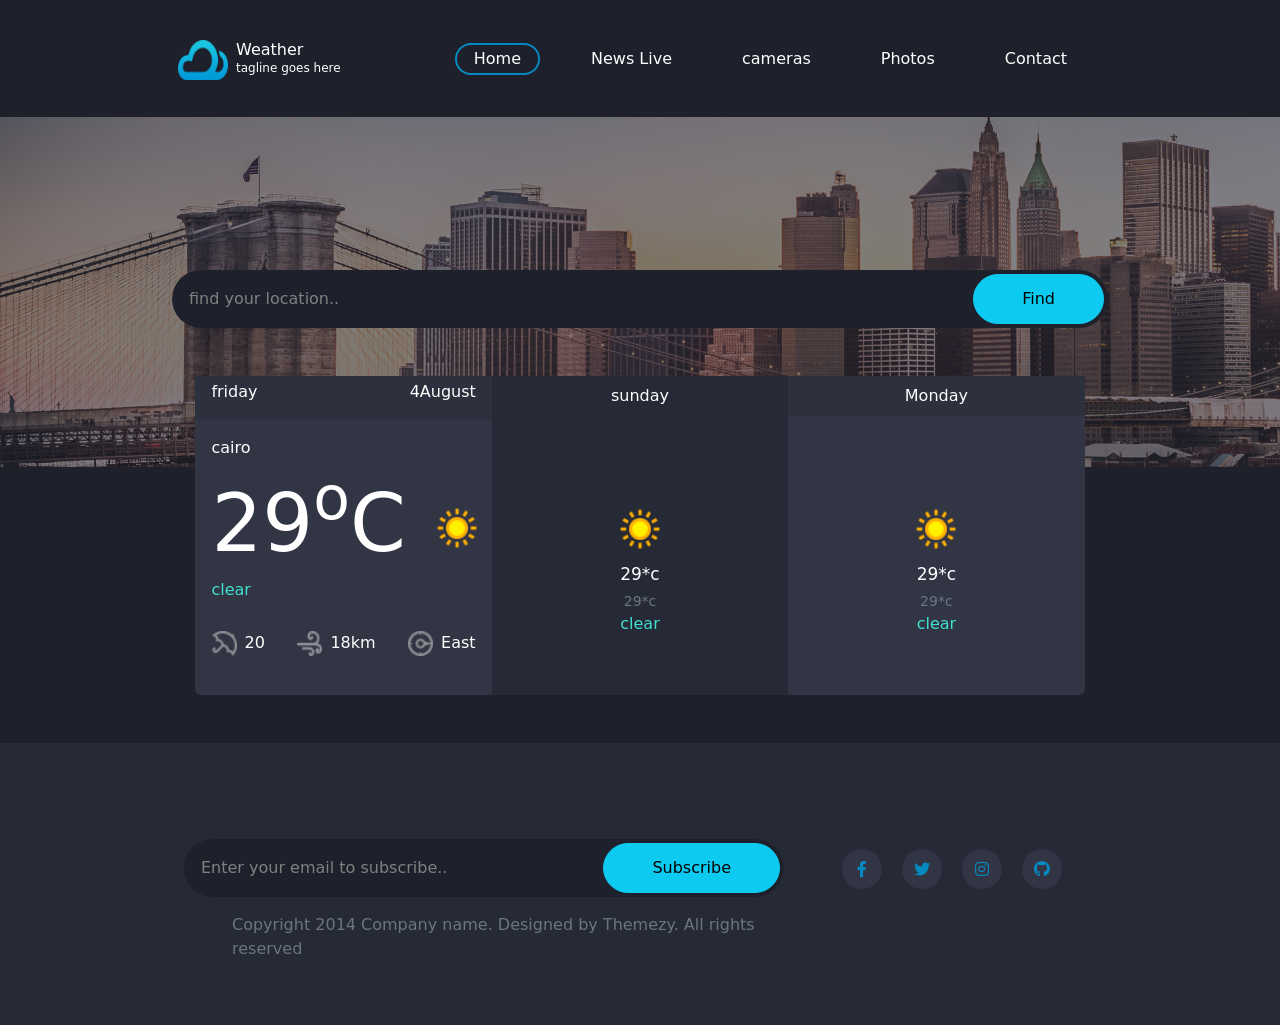
==== index.html @ d1228636 "first commit" ====
<html>

<head>

  <link rel="stylesheet" href="css/all.min.css">
  <link rel="stylesheet" href="css/bootstrap.min.css">
  <link rel="stylesheet" href="css/style.css">

  <meta name="viewport" content="width=device-width, initial-scale=1.0">

</head>

<body>
  <nav class="text-white p-2 py-4  ">
    <div class="container w-75 mt-3 d-flex">
      <!-- <div class="icon">
        <i class="fa-brands fa-facebook-f text-danger"></i>
      </div> -->
      <div class="d-flex ">
        <img class="logo" src="img/logo.png" alt="">
        <div class="ms-2">
          <h1>Weather</h1>
          <p>tagline goes here </p>
        </div>
      </div>

      <ul class="list-unstyled d-flex  align-items-center   ms-auto ">

        <li class="nav-item mx-3"><a href="notfound.html" class="nav-link active">Home <span class="rounded-5"></span></a></li>
        <li class="nav-item mx-3 "><a href="notfound.html" class="nav-link ">News Live <span class="rounded-5"></span></a></li>
        <li class="nav-item mx-3 "><a href="notfound.html" class="nav-link ">cameras <span class="rounded-5"></span></a></li>
        <li class="nav-item mx-3 "><a href="notfound.html" class="nav-link ">Photos <span class="rounded-5"></span></a></li>
        <li class="nav-item mx-3 "><a href="contact.html" class="nav-link ">Contact <span class="rounded-5"></span></a></li>
      </ul>
    </div>
  </nav>
  <section id="cityBg"></section>

  <section class="position-absolute " id="mainSec">
    <div class="container w-75">
      <div class="position-relative">
        <input id="mainInput" type="text" class="form-control rounded-5" placeholder="find your location..">
        <button id="find" class="btn btn-info position-absolute top-0 end-0 bottom-0 m-1 px-5 rounded-5">Find</button>
      </div>

      <div class="row rounded-2 overflow-hidden " id="eleme">

        <div class="col-md-4 dived text-white mt-5 pb-3 p-0">
          <div class="d-flex divedTitle px-3  pt-1">
            <p id="first-day" class="me-auto">friday</p>
            <p id="first-date" class="ms-auto">4August</p>
          </div>
          <div class=" p-3">
            <p id="first-location">cairo</p>
            <div class="d-flex align-items-center">
              <h2 id="first-degree" class="">29<sub>o</sub>C</h2>
              <img id="first-img" class="mx-3" src="img/113.png" alt="">
            </div>
            <h6 id="first-status">clear</h6>
          </div>
          <div class="d-flex justify-content-around py-2">
            <div class="d-flex">
              <img class="sm-img" src="img/icon-umberella.png" alt="">
              <p>20</p>
            </div>
            <div class="d-flex">
              <img class="sm-img" src="img/icon-wind.png" alt="">
              <p>18km</p>
            </div>
            <div class="d-flex">
              <img class="sm-img" src="img/icon-compass.png" alt="">
              <p>East</p>
            </div>
          </div>
        </div>
        <div class="col-md-4 divedo text-white mt-5 pb-3 p-0">
          <div class="d-flex px-2 py-2 ">
            <p id="sec-day" class="m-auto">sunday</p>
          </div>
          <div class=" p-2 d-flex align-items-center flex-column justify-content-center  h-100">
            <div class="d-flex align-items-center flex-column">
              <img id="sec-img" class="m-auto" src="img/113.png" alt="">
              <h5 id="sec-deg" class="">29*c</h5>
              <h4 id="sec-deg-sm" class=" fa-sm text-secondary my-2 pb-1">29*c</h4>
            </div>
            <h6 id="sec-status">clear</h6>
          </div>

        </div>
        <div class="col-md-4 dived text-white px-0 pb-3  m-0 mt-5">
          <div class="d-flex divedTitle p-2 ">
            <p id="thrd-day" class="m-auto">Monday</p>
          </div>
          <div class=" p-2 d-flex align-items-center flex-column justify-content-center  h-100">
            <div class="d-flex align-items-center flex-column">
              <img id="thrd-img" class="m-auto" src="img/113.png" alt="">
              <h5 id="thrd-deg" class="">29*c</h5>
              <h4 id="thrd-deg-sm" class=" fa-sm text-secondary my-2 pb-1">29*c</h4>
            </div>
            <h6 id="thrd-status">clear</h6>
          </div>

        </div>

      </div>
    </div>
    <div class="w-100 mt-5 py-5 foot   ">

      <div class=" mt-5 container  w-75 row">
        <div class="col-md-8">
          <div class="position-relative">
            <input type="text" class="form-control rounded-5" placeholder="Enter your email to subscribe..">
            <button class="btn btn-info position-absolute top-0 end-0 bottom-0 m-1 px-md-5 rounded-5">Subscribe</button>
          </div>
          <p class="ms-5 mt-3 text-secondary">Copyright 2014 Company name. Designed by Themezy. All rights reserved</p>

        </div>
        <div class="d-flex col-md-4 justify-content-center">
          <div class="ic rounded-circle">
            <i class="fa-brands fa-facebook-f "></i>
          </div>
          <div class="ic rounded-circle">
            <i class="fa-brands fa-twitter "></i>
          </div>
          <div class="ic rounded-circle">
            <i class="fa-brands fa-instagram "></i>
          </div>
          <div class="ic rounded-circle">
            <i class="fa-brands fa-github "></i>
          </div>
        </div>
      </div>
    </div>

  </section>

  <script src="js/bootstrap.bundle.min.js"></script>
  <script src="js/main.js"></script>
</body>

</html>
---- css/style.css ----
:root{
    --main-color:#1e202b;
    --sec-color:#323544;
}
body{
    background-color: var(--main-color);
}
img{
    width: 70px;
    height: 70px;
}

.logo{
    width: 50px;
    height: 40px;
}
#cityBg{
    background-image: url(../img/banner.png);
    width: 100%;
    height: 350px;
}
li{
    position: relative;
padding:4px 19px;

}
span{
    width: 100%;
    height: 100%;
    position: absolute;
    top: 0%;
    left: 0%;
   opacity: 0;

    border: #048ac1 2px solid;
    
}
.active span{
   opacity: 1;
   
}

#mainSec{
    position: absolute;
    top: 30%;
    left: 0%;
    right:  0%;

}
.form-control{
    padding: 17px;
    background-color: var(--main-color) !important;
    border: none;
color: white !important;
}
.form-control:focus{
  
    box-shadow: none;
}
.form-control::-webkit-input-placeholder {
    color:gray;
}


.dived{
    background-color: var(--sec-color);
}
.divedTitle{
    background-color: #2d303d;
}

.divedo,.foot{
    background-color: #262936;
}

.col-md-4 h2{
    font-size: 80px;
}

h6{
    color: turquoise;
}


.row{
    width: 95%;
    margin: auto;
}


.ic{
    width: 40px;
    height: 40px;
    background-color:#323544 ;
    color: #048ac1;
    display: flex;
    justify-content: center;
    align-items: center;
    margin: 10px;
    cursor: pointer;
    transition: all .3s;
}
.ic:hover{
    background-color:#048ac1 ;
    color: white;


}


nav h1{
    font-size: 16px;
      padding: 0%;
    margin: 0%;
}
nav p{
    font-size: 12px;
    /* padding: 0%; */
    /* margin: 0%; */
}



.b{
border: #484c61 2px solid;
/* margin: 0% !important; */

}
.sm-img{
    width: 25px;
    height: 25px;
    margin-right: 8px;
}
h4{
    color: white;
    font-size: 50px;
}
.gray-tex{
    color: #bebebe;
font-size: 15px;
}
.sec{
    background-color: var(--sec-color);
}


h5{
    font-size: 17px;
}
sub{
    position:relative;
    top:-2rem
}
/* .icon {
    position: absolute;
    top: 0;
    right: 0;
      /* display: none; */
    /* } */
 







/* @media screen and (max-width: 600px) {
    li{
        display: none;
    }
    .icon {
      float: right;
      display: block;
    }
  }
  
  @media screen and (max-width: 600px) {
    .topnav.responsive {position: relative;}
    .topnav.responsive .icon {
      position: absolute;
      right: 0;
      top: 0;
    }
    .topnav.responsive a {
      float: none;
      display: block;
      text-align: left;
    }
  } */
@media screen and (max-width:900px) {
    .container{
        width:100% !important;
    }
nav li{
    display: none;
}

    .notFound{
        width: 100% !important; 
    }
}
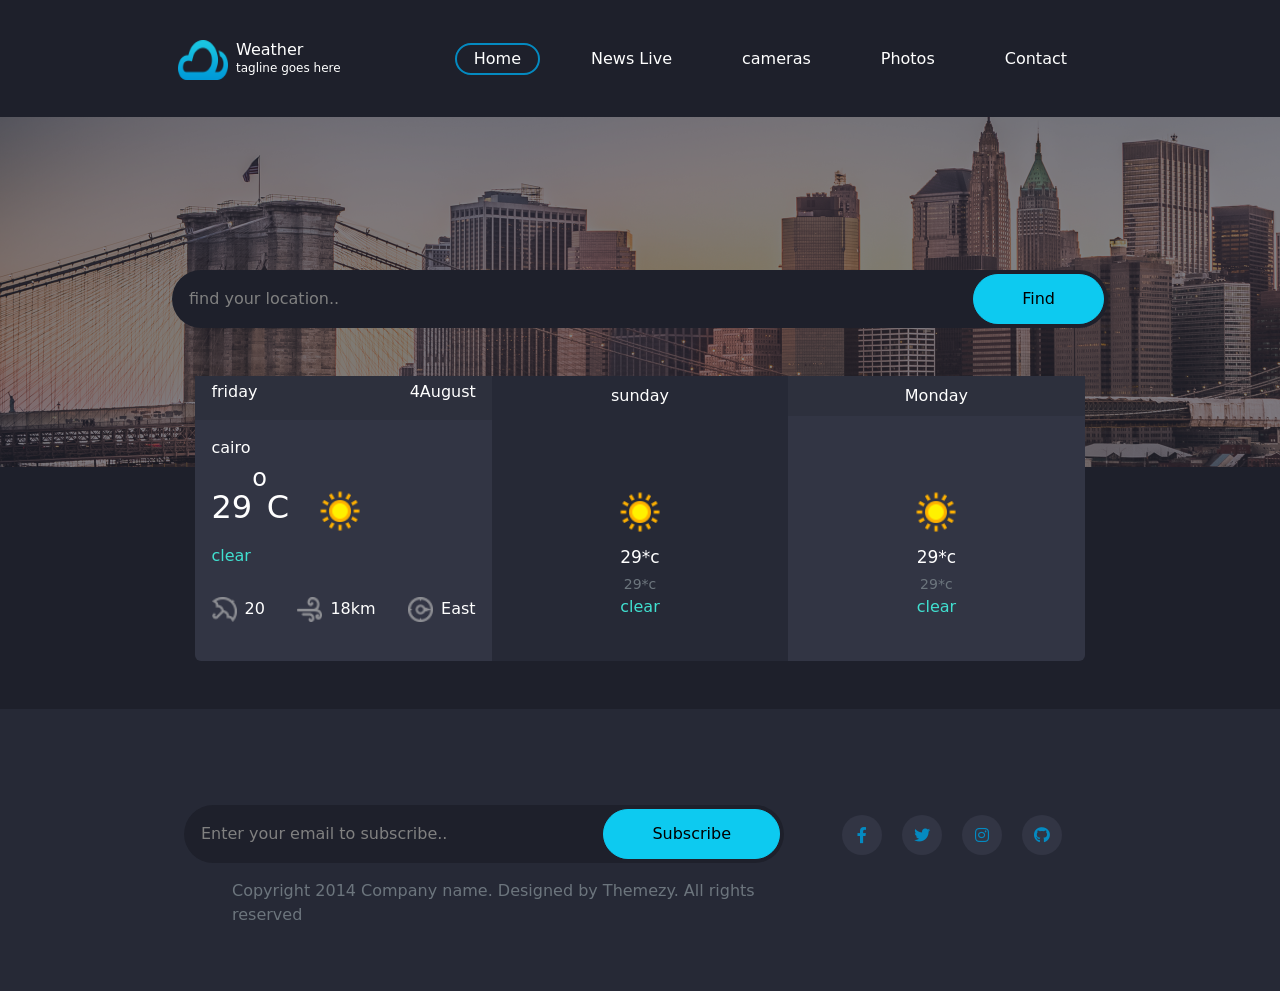
==== commit 6d68e66c: "third" ====
--- a/index.html
+++ b/index.html
@@ -45,7 +45,7 @@
 
       <div class="row rounded-2 overflow-hidden " id="eleme">
 
-        <div class="col-md-4 dived text-white mt-5 pb-3 p-0">
+        <div class="col-lg-4  dived text-white mt-5 pb-3 p-0">
           <div class="d-flex divedTitle px-3  pt-1">
             <p id="first-day" class="me-auto">friday</p>
             <p id="first-date" class="ms-auto">4August</p>
@@ -73,7 +73,7 @@
             </div>
           </div>
         </div>
-        <div class="col-md-4 divedo text-white mt-5 pb-3 p-0">
+        <div class="col-lg-4 divedo text-white mt-5 pb-3 p-0">
           <div class="d-flex px-2 py-2 ">
             <p id="sec-day" class="m-auto">sunday</p>
           </div>
@@ -87,7 +87,7 @@
           </div>
 
         </div>
-        <div class="col-md-4 dived text-white px-0 pb-3  m-0 mt-5">
+        <div class="col-lg-4 dived text-white px-0 pb-3  m-0 mt-5">
           <div class="d-flex divedTitle p-2 ">
             <p id="thrd-day" class="m-auto">Monday</p>
           </div>
--- a/css/style.css
+++ b/css/style.css
@@ -165,30 +165,18 @@
 
 
 
-/* @media screen and (max-width: 600px) {
-    li{
-        display: none;
-    }
-    .icon {
-      float: right;
-      display: block;
-    }
-  }
-  
-  @media screen and (max-width: 600px) {
-    .topnav.responsive {position: relative;}
-    .topnav.responsive .icon {
-      position: absolute;
-      right: 0;
-      top: 0;
-    }
-    .topnav.responsive a {
-      float: none;
-      display: block;
-      text-align: left;
-    }
-  } */
-@media screen and (max-width:900px) {
+
+@media screen and (max-width:1200px)  {
+    /* .container{
+        width:100% !important;
+    } */
+
+
+    .notFound{
+        width: 100% !important; 
+    }
+}
+@media screen and (max-width:900px)  {
     .container{
         width:100% !important;
     }
@@ -200,15 +188,20 @@
         width: 100% !important; 
     }
 }
-
-
-
-
-
-
-
-
-
-
-
-
+@media screen and (max-width:600px) {
+    .col-md-4 h2{
+        font-size: 60px;
+    }
+}
+
+
+
+
+
+
+
+
+
+
+
+
